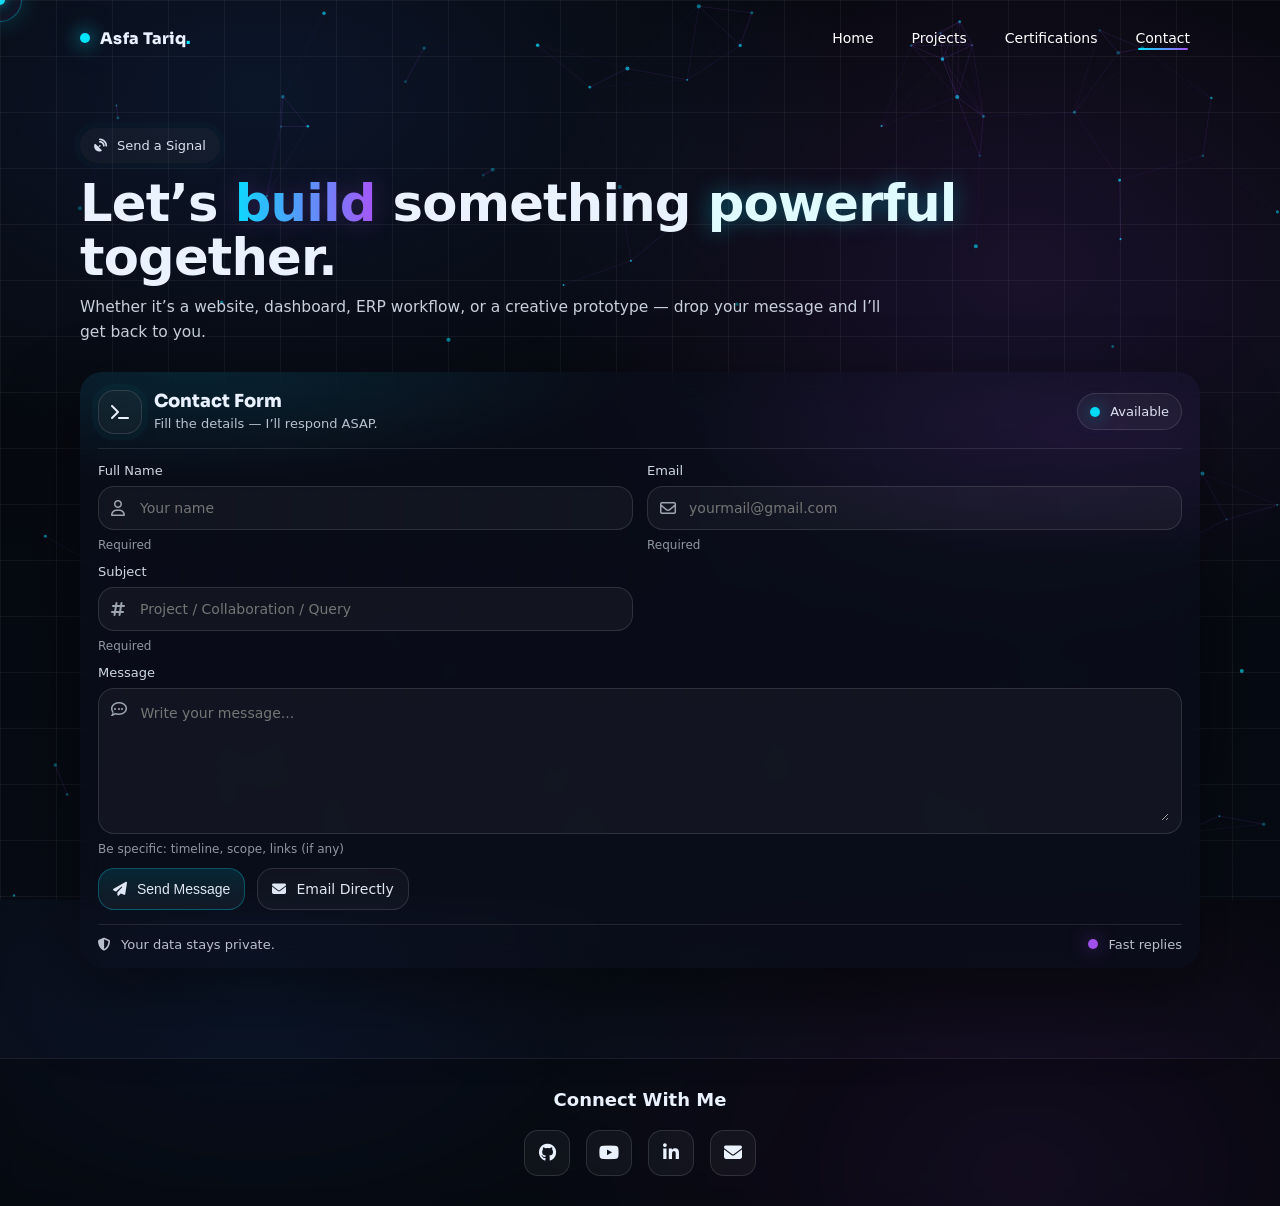
==== contact-us.html @ 26b243e0 "portfolio" ====
<!DOCTYPE html>
<html lang="en">
<head>
  <meta charset="UTF-8" />
  <meta name="viewport" content="width=device-width, initial-scale=1.0"/>
  <title>Asfa Tariq - Contact</title>
  <link rel="icon" type="image/png" href="images/icon.png"/>
  <link rel="stylesheet" href="contact-us.css"/>
  <link rel="stylesheet" href="https://cdn.jsdelivr.net/npm/aos@2.3.4/dist/aos.css"/>
  <link rel="stylesheet" href="https://cdnjs.cloudflare.com/ajax/libs/font-awesome/6.5.0/css/all.min.css">
  <link rel="preconnect" href="https://fonts.googleapis.com">
  <link rel="preconnect" href="https://fonts.gstatic.com" crossorigin>
  <link href="https://fonts.googleapis.com/css2?family=Sora:wght@500;600;700;800&display=swap" rel="stylesheet">
</head>

<body>

  <canvas id="particles" aria-hidden="true"></canvas>
  <div class="grid-overlay" aria-hidden="true"></div>

  <!-- Cursor -->
  <div class="cursor-core" id="cursorCore"></div>
  <div class="cursor-ring" id="cursorRing"></div>

  <!-- NAV -->
  <nav class="nav">
    <a class="logo" href="index.html">
      <span class="logo-dot"></span>
      <span class="logo-text">
        Asfa Tariq<span class="logo-accent">.</span>
      </span>
    </a>

    <div class="nav-links">
      <a href="index.html">Home</a>
      <a href="index.html#projects">Projects</a>
      <a href="index.html#certifications">Certifications</a>
      <a href="contact-us.html" class="active">Contact</a>
    </div>

    <button class="menu" id="menuBtn" aria-label="Open menu">
      <span></span><span></span><span></span>
    </button>

    <div class="drawer" id="drawer" aria-label="Mobile menu">
      <a href="index.html">Home</a>
      <a href="index.html#projects">Projects</a>
      <a href="index.html#certifications">Certifications</a>
      <a href="contact-us.html">Contact</a>
    </div>
  </nav>

  <!-- MAIN -->
  <main class="page">
    <section class="container">

      <div class="hero-top" data-aos="fade-up">
        <span class="chip">
          <i class="fa-solid fa-satellite-dish"></i>
          Send a Signal
        </span>

        <h1 class="hero-title">
          Let’s <span class="glow2">build</span> something
          <span class="glow">powerful</span> together.
        </h1>

        <p class="hero-subtitle">
          Whether it’s a website, dashboard, ERP workflow, or a creative prototype —
          drop your message and I’ll get back to you.
        </p>
      </div>

      <!-- FORM PANEL -->
      <div class="panel glass" data-aos="fade-up" data-aos-delay="120">

        <div class="panel-head">
          <div class="panel-title">
            <span class="panel-icon">
              <i class="fa-solid fa-terminal"></i>
            </span>
            <div>
              <h2>Contact Form</h2>
              <p>Fill the details — I’ll respond ASAP.</p>
            </div>
          </div>

          <div class="status-dot" title="Online">
            <span class="dot"></span>
            <span class="status-text">Available</span>
          </div>
        </div>

        <form id="contactForm"
              class="form"
              action="https://api.web3forms.com/submit"
              method="POST">

          <input type="hidden" name="access_key"
                 value="c166e54d-8896-4c19-a0ea-8d1aed5e1fdd">
          <input type="hidden" name="subject"
                 value="New Message from Asfa Tariq Portfolio">
          <input type="hidden" name="from_name"
                 value="Asfa Tariq Portfolio">

          <div class="row">
            <label class="field">
              <span class="label">Full Name</span>
              <div class="input-wrap">
                <i class="fa-regular fa-user"></i>
                <input type="text" name="name"
                       placeholder="Your name" required />
              </div>
              <small class="hint">Required</small>
            </label>

            <label class="field">
              <span class="label">Email</span>
              <div class="input-wrap">
                <i class="fa-regular fa-envelope"></i>
                <input type="email" name="email"
                       placeholder="yourmail@gmail.com" required />
              </div>
              <small class="hint">Required</small>
            </label>
          </div>

          <div class="row">
            <label class="field">
              <span class="label">Subject</span>
              <div class="input-wrap">
                <i class="fa-solid fa-hashtag"></i>
                <input type="text" name="subject"
                       placeholder="Project / Collaboration / Query" required />
              </div>
              <small class="hint">Required</small>
            </label>
          </div>

          <label class="field">
            <span class="label">Message</span>
            <div class="input-wrap textarea">
              <i class="fa-regular fa-comment-dots"></i>
              <textarea name="message" rows="5"
                        placeholder="Write your message..." required></textarea>
            </div>
            <small class="hint">
              Be specific: timeline, scope, links (if any)
            </small>
          </label>

          <div class="actions">
            <button type="submit" class="btn primary magnetic">
              <span class="btn-glow"></span>
              <i class="fa-solid fa-paper-plane"></i>
              Send Message
            </button>

            <a class="btn ghost magnetic"
               href="mailto:asfatariq123@gmail.com">
              <span class="btn-glow"></span>
              <i class="fa-solid fa-envelope"></i>
              Email Directly
            </a>
          </div>

          <div class="form-foot">
            <div class="secure">
              <i class="fa-solid fa-shield-halved"></i>
              <span>Your data stays private.</span>
            </div>
            <div class="mini">
              <span class="pulse"></span>
              <span>Fast replies</span>
            </div>
          </div>

        </form>
      </div>

    </section>

    <!-- SUCCESS POPUP -->
    <div class="popup-overlay" id="popupOverlay">
      <div class="popup-box">
        <div class="popup-icon">
          <i class="fa-solid fa-circle-check"></i>
        </div>

        <h3>Message Sent Successfully</h3>
        <p>Thank you for contacting me. I’ll get back to you soon.</p>

        <button class="popup-btn" id="popupClose">
          <i class="fa-solid fa-xmark"></i>
          Close
        </button>
      </div>
    </div>

  </main>

  <!-- FOOTER -->
  <footer class="footer">
    <div class="container footer-inner">
      <div class="footer-heading">
        <h3>Connect With Me</h3>
      </div>

      <div class="footer-social">
        <a href="https://github.com/ASFA-TARIQ" target="_blank" class="social-link">
          <i class="fab fa-github"></i>
        </a>
        <a href="https://www.youtube.com/@asfatariq3099" target="_blank" class="social-link">
          <i class="fab fa-youtube"></i>
        </a>
        <a href="https://www.linkedin.com/in/asfa-tariq/" target="_blank" class="social-link">
          <i class="fab fa-linkedin-in"></i>
        </a>
        <a href="mailto:asfatariq123@gmail.com" class="social-link">
          <i class="fas fa-envelope"></i>
        </a>
      </div>
    </div>
  </footer>

  <script src="script.js"></script>
  <script src="https://cdn.jsdelivr.net/npm/aos@2.3.4/dist/aos.js"></script>

  <script>
    AOS.init({ duration: 800, once: true });

    const form = document.querySelector(".form");
    const popup = document.getElementById("popupOverlay");
    const popupClose = document.getElementById("popupClose");

    form.addEventListener("submit", async function(e) {
      e.preventDefault();

      const formData = new FormData(form);
      const object = Object.fromEntries(formData);
      const json = JSON.stringify(object);

      const response = await fetch("https://api.web3forms.com/submit", {
        method: "POST",
        headers: {
          "Content-Type": "application/json",
          "Accept": "application/json"
        },
        body: json
      });

      const result = await response.json();

      if (result.success) {
        popup.classList.add("active");
        form.reset();
      } else {
        alert("Something went wrong!");
      }
    });

    popupClose.addEventListener("click", () => {
      popup.classList.remove("active");
    });
  </script>

</body>
</html>
---- contact-us.css ----
:root{
  --bg:#05070c;
  --bg2:#070b14;
  --text:#eaf2ff;
  --muted:#ffffff;
  --line:rgba(255,255,255,.08);
  --cyan:#00e5ff;
  --blue:#3b82f6;
  --violet:#a855f7;
  --glow: rgba(0, 229, 255, .25);
  --shadow: 0 30px 80px rgba(0,0,0,.45);
  --nav-h: 72px;
}

@media (max-width: 600px){
  :root{ --nav-h: 62px; }
}

input:-webkit-autofill,
input:-webkit-autofill:hover,
input:-webkit-autofill:focus,
textarea:-webkit-autofill,
select:-webkit-autofill {
  -webkit-text-fill-color: #eaf2ff !important;
  caret-color: #eaf2ff;
  -webkit-box-shadow: 0 0 0px 1000px rgba(255, 255, 255, 0) inset !important;
  transition: background-color 5000s ease-in-out 0s;
}

input:-webkit-autofill:focus {
  border-color: rgba(0,229,255,.45);
}

*{ box-sizing:border-box; }
html,body{ height:100%; }
body{
  margin:0;
  font-family: ui-sans-serif, system-ui, -apple-system, Segoe UI, Roboto, Arial;
  background:
    radial-gradient(1000px 600px at 20% 10%, rgba(59,130,246,.12), transparent 60%),
    radial-gradient(900px 700px at 80% 30%, rgba(168,85,247,.12), transparent 55%),
    linear-gradient(180deg, var(--bg), var(--bg2));
  color:var(--text);
  overflow-x:hidden;
  cursor:none;
}

/* ===== Cursor ===== */
.cursor-core{
  position: fixed;
  left: 0; top: 0;
  width: 10px; height: 10px;
  border-radius: 999px;
  background: rgba(0,229,255,.95);
  box-shadow: 0 0 14px rgba(0,229,255,.85), 0 0 40px rgba(0,229,255,.35);
  pointer-events: none;
  transform: translate(-50%, -50%);
  z-index: 999999;
  mix-blend-mode: screen;
}
.cursor-ring{
  position: fixed;
  left: 0; top: 0;
  width: 44px; height: 44px;
  border-radius: 999px;
  border: 1px solid rgba(0,229,255,.35);
  box-shadow: 0 0 22px rgba(0,229,255,.18), inset 0 0 14px rgba(168,85,247,.12);
  background: radial-gradient(circle at 30% 30%, rgba(168,85,247,.10), transparent 60%);
  pointer-events: none;
  transform: translate(-50%, -50%);
  z-index: 999998;
  transition: width .18s ease, height .18s ease, border-color .18s ease;
  mix-blend-mode: screen;
  backdrop-filter: blur(2px);
}
.cursor-hover .cursor-core{
  background: rgba(168,85,247,.95);
  box-shadow: 0 0 16px rgba(168,85,247,.9), 0 0 44px rgba(168,85,247,.35);
}
.cursor-hover .cursor-ring{
  width: 64px; height: 64px;
  border-color: rgba(168,85,247,.55);
}
.cursor-click .cursor-ring{
  width: 76px; height: 76px;
  border-color: rgba(0,229,255,.75);
}
.cursor-spark{
  position: fixed;
  width: 6px; height: 6px;
  border-radius: 999px;
  pointer-events: none;
  z-index: 999997;
  background: rgba(0,229,255,.95);
  box-shadow: 0 0 14px rgba(0,229,255,.6);
  transform: translate(-50%, -50%);
  animation: sparkOut .55s ease-out forwards;
  mix-blend-mode: screen;
}
@keyframes sparkOut{
  0%   { opacity: 1; transform: translate(-50%,-50%) scale(1); }
  100% { opacity: 0; transform: translate(calc(-50% + var(--dx)), calc(-50% + var(--dy))) scale(.2); }
}
@media (hover: none), (pointer: coarse){
  body{ cursor:auto; }
  .cursor-core,.cursor-ring{ display:none !important; }
}

/* ===== Grid + particles ===== */
.grid-overlay{
  position: fixed;
  inset: 0;
  pointer-events:none;
  z-index:0;
  background:
    linear-gradient(var(--line) 1px, transparent 1px),
    linear-gradient(90deg, var(--line) 1px, transparent 1px);
  background-size: 56px 56px;
  opacity:.65;
}
#particles{
  position: fixed;
  inset: 0;
  width: 100vw;
  height: 100vh;
  z-index: -1;
  pointer-events:none;
  opacity:.9;
}

/* ===== Container ===== */
.container{
  max-width: none !important;
  width: 100%;
  margin: 0;
  padding-inline: 40px;
}
@media (max-width: 600px){
  .container{ padding-inline: 16px !important; }
}
@media (min-width: 768px){
  .container{ padding-inline: 36px; }
}
@media (min-width: 1100px){
  .container{ padding-inline: 80px; }
}

/* ===== NAV ===== */
.nav{
  position: fixed;
  top:0; left:0;
  width:100%;
  z-index: 99999;
  display:flex;
  align-items:center;
  justify-content:space-between;
  padding: 20px 80px;
  background: transparent;
  backdrop-filter:none;
  transition: transform .35s ease, background .3s ease, backdrop-filter .3s ease;
}
.nav.hide{ transform: translateY(-100%); }
.nav.scrolled{
  background: rgba(7,11,20,.85);
  backdrop-filter: blur(12px);
  -webkit-backdrop-filter: blur(12px);
}
@media (max-width: 600px){
  .nav{ padding: 12px 14px; }
}

.logo{
  display:flex;
  align-items:center;
  gap:10px;
  text-decoration:none;
  color:var(--text);
  user-select:none;
  font-family:"Sora", ui-sans-serif, system-ui;
  font-weight:800;
  letter-spacing:.3px;
  font-size:16px;
}
.logo-dot{
  width:10px;height:10px;border-radius:50%;
  background: var(--cyan);
  box-shadow: 0 0 18px var(--cyan), 0 0 40px rgba(0,229,255,.35);
  animation: dotPulse 2s ease-in-out infinite;
}
@keyframes dotPulse{
  0%,100%{ transform:scale(1); opacity:1; }
  50%{ transform:scale(1.25); opacity:.65; }
}
.logo-accent{ color: var(--cyan); }

.nav-links{
  display:flex;
  gap:18px;
  align-items:center;
}
.nav-links a{
  color:var(--muted);
  text-decoration:none;
  font-size:14px;
  padding:10px;
  border-radius:12px;
  transition:.25s ease;
  position:relative;
  overflow:hidden;
}
.nav-links a::after{
  content:"";
  position:absolute;
  left:12px; right:12px;
  bottom:6px;
  height:2px;
  background: linear-gradient(90deg, var(--cyan), var(--violet));
  transform: scaleX(0);
  transform-origin:left;
  transition: transform .28s ease;
  border-radius:999px;
}
.nav-links a:hover::after{ transform: scaleX(1); }
.nav-links a.active::after{ transform: scaleX(1); }

/* pill */
.pill{
  border: 1px solid rgba(255,255,255,.12);
  background: rgba(255,255,255,.04);
}
.pill:hover{
  border-color: rgba(0,229,255,.35);
  box-shadow: 0 0 0 6px rgba(0,229,255,.06);
}

.menu{
  display:none;
  width:46px;height:46px;
  border-radius:14px;
  border:1px solid rgba(255,255,255,.12);
  background: rgba(255,255,255,.04);
  transition:.25s ease;
  cursor:pointer;
}
.menu:hover{
  border-color: rgba(0,229,255,.3);
  box-shadow: 0 0 0 6px rgba(0,229,255,.06);
}
.menu span{
  display:block;
  width:18px;height:2px;
  background: rgba(255,255,255,.8);
  margin: 5px auto;
  border-radius:10px;
}
.drawer{
  display:none;
  position:absolute;
  top: 78px; right: 22px;
  width: 220px;
  border-radius: 18px;
  border:1px solid rgba(255,255,255,.12);
  background: rgba(10,14,26,.82);
  backdrop-filter: blur(10px);
  box-shadow: var(--shadow);
  padding: 10px;
}
.drawer a{
  display:block;
  padding:12px 12px;
  border-radius:14px;
  color: rgba(234,242,255,.9);
  text-decoration:none;
  font-size:14px;
}
.drawer a:hover{ background: rgba(255,255,255,.06); }

@media (max-width: 860px){
  .nav-links{ display:none; }
  .menu{ display:block; }
}

/* ===== Page spacing ===== */
.page{
  padding-top: calc(var(--nav-h) + 56px);
  padding-bottom: 40px;
  position: relative;
  z-index: 1;
}

/* ===== Contact hero ===== */
.hero-top{
  max-width: 980px;
  margin-bottom: 26px;
}
.chip{
  display:inline-flex;
  align-items:center;
  gap:10px;
  padding: 10px 14px;
  border-radius: 999px;
  background: rgba(255,255,255,.04);
  color: rgba(234,242,255,.92);
  font-size: 13px;
  box-shadow: 0 0 0 6px rgba(0,229,255,.02);
}
.hero-title{
  margin: 14px 0 10px;
  font-size: clamp(32px, 4vw, 56px);
  line-height: 1.05;
  letter-spacing: -0.8px;
}
.hero-subtitle{
  margin:0;
  color: rgba(234,242,255,.85);
  font-size: 15.5px;
  line-height: 1.65;
  max-width: 820px;
}
.glow{
  color:#dffbff;
  text-shadow: 0 0 22px rgba(0,229,255,.35);
}
.glow2{
  background: linear-gradient(90deg, var(--cyan), var(--violet));
  -webkit-background-clip:text;
  background-clip:text;
  color:transparent;
  text-shadow: 0 0 26px rgba(168,85,247,.25);
}

/* ===== Layout grid ===== */
.contact-grid{
  display:grid;
  grid-template-columns: 1.35fr .85fr;
  gap: 22px;
  align-items: start;
}
@media (max-width: 980px){
  .contact-grid{ grid-template-columns: 1fr; }
}

/* ===== Glass panels ===== */
.glass{
  background: rgba(12,16,30,.55);
  backdrop-filter: blur(14px);
  -webkit-backdrop-filter: blur(14px);
  box-shadow: var(--shadow);
  border-radius: 22px;
  position: relative;
  overflow:hidden;
}
.glass::before{
  content:"";
  position:absolute;
  inset:-2px;
  background:
    radial-gradient(800px 200px at 10% 0%, rgba(0,229,255,.10), transparent 55%),
    radial-gradient(700px 220px at 90% 10%, rgba(168,85,247,.10), transparent 60%);
  pointer-events:none;
}
.panel{
  padding: 18px 18px 16px;
}
.panel-head{
  display:flex;
  justify-content: space-between;
  gap: 14px;
  align-items: center;
  padding-bottom: 14px;
  border-bottom: 1px solid rgba(255,255,255,.10);
  position: relative;
  z-index: 1;
}
.panel-title{
  display:flex;
  align-items:flex-start;
  gap: 12px;
}
.panel-icon{
  width: 44px; height: 44px;
  display:grid;
  place-items:center;
  border-radius: 16px;
  border: 1px solid rgba(255,255,255,.12);
  background: rgba(255,255,255,.04);
  box-shadow: 0 0 0 6px rgba(0,229,255,.03);
}
.panel-title h2{
  margin:0;
  font-size: 18px;
  font-weight: 800;
  font-family:"Sora", ui-sans-serif;
}
.panel-title p{
  margin: 4px 0 0;
  color: rgba(234,242,255,.78);
  font-size: 13px;
}
.status-dot{
  display:flex;
  align-items:center;
  gap:10px;
  padding: 10px 12px;
  border-radius: 999px;
  border: 1px solid rgba(255,255,255,.12);
  background: rgba(255,255,255,.04);
  font-size: 13px;
  position: relative;
  z-index: 1;
}
.status-dot .dot{
  width: 10px; height: 10px;
  border-radius: 999px;
  background: rgba(0,229,255,.95);
  box-shadow: 0 0 18px rgba(0,229,255,.55);
  animation: ping 1.6s ease-in-out infinite;
}
@keyframes ping{
  0%,100%{ transform: scale(1); opacity: 1; }
  50%{ transform: scale(1.35); opacity: .55; }
}
.status-text{ color: rgba(234,242,255,.92); }

/* ===== Form ===== */
.form{ margin-top: 14px; position: relative; z-index: 1; }
.row{
  display:grid;
  grid-template-columns: 1fr 1fr;
  gap: 14px;
}
@media (max-width: 700px){
  .row{ grid-template-columns: 1fr; }
}
.field{
  display:block;
  margin-bottom: 12px;
}
.label{
  display:block;
  font-size: 13px;
  color: rgba(234,242,255,.88);
  margin-bottom: 8px;
}
.input-wrap{
  display:flex;
  align-items:center;
  gap: 10px;
  padding: 12px 12px;
  border-radius: 16px;
  border: 1px solid rgba(255,255,255,.12);
  background: rgba(255,255,255,.04);
  transition: .25s ease;
  position: relative;
}
.input-wrap i{
  width: 18px;
  color: rgba(234,242,255,.65);
}
.input-wrap input,
.input-wrap select,
.input-wrap textarea{
  width: 100%;
  border: none;
  outline: none;
  background: transparent;
  color: rgba(234,242,255,.95);
  font-size: 14px;
  font-family: inherit;
}
.input-wrap select{
  appearance:none;
  -webkit-appearance:none;
}
.input-wrap textarea{
  resize: vertical;
  min-height: 120px;
  line-height: 1.5;
}
.input-wrap.textarea{
  align-items:flex-start;
}
.input-wrap:focus-within{
  border-color: rgba(0,229,255,.45);
  box-shadow: 0 0 0 6px rgba(0,229,255,.06);
}
.hint{
  display:block;
  margin-top: 8px;
  font-size: 12px;
  color: rgba(234,242,255,.60);
}

.actions{
  display:flex;
  gap: 12px;
  flex-wrap: wrap;
  margin-top: 10px;
}
.btn{
  position: relative;
  display:inline-flex;
  align-items:center;
  justify-content:center;
  gap: 10px;
  padding: 12px 14px;
  border-radius: 16px;
  border: 1px solid rgba(255,255,255,.12);
  background: rgba(255,255,255,.04);
  color: rgba(234,242,255,.95);
  text-decoration:none;
  font-size: 14px;
  cursor:pointer;
  transition: .25s ease;
  overflow:hidden;
}
.btn .btn-glow{
  content:"";
  position:absolute;
  inset:-2px;
  background: radial-gradient(600px 120px at var(--mx,50%) var(--my,50%), rgba(0,229,255,.25), transparent 55%);
  opacity: .0;
  transition: opacity .25s ease;
  pointer-events:none;
}
.btn:hover .btn-glow{ opacity: 1; }
.btn:hover{
  border-color: rgba(0,229,255,.35);
  box-shadow: 0 0 0 6px rgba(0,229,255,.06);
  transform: translateY(-2px);
}
.btn.primary{
  border-color: rgba(0,229,255,.28);
  background: linear-gradient(180deg, rgba(0,229,255,.12), rgba(255,255,255,.04));
}
.btn.primary:hover{
  border-color: rgba(168,85,247,.45);
  box-shadow: 0 0 0 6px rgba(168,85,247,.06);
}
.btn.ghost{
  background: rgba(255,255,255,.03);
}

.form-foot{
  display:flex;
  justify-content: space-between;
  align-items:center;
  gap: 10px;
  margin-top: 14px;
  padding-top: 12px;
  border-top: 1px solid rgba(255,255,255,.10);
}
.secure{
  display:flex;
  gap:10px;
  align-items:center;
  font-size: 13px;
  color: rgba(234,242,255,.78);
}
.mini{
  display:flex;
  align-items:center;
  gap: 10px;
  font-size: 13px;
  color: rgba(234,242,255,.78);
}
.pulse{
  width: 10px; height: 10px;
  border-radius: 999px;
  background: rgba(168,85,247,.95);
  box-shadow: 0 0 18px rgba(168,85,247,.55);
  animation: ping 1.6s ease-in-out infinite;
}


/* ===== Footer ===== */
.footer{
  margin-top: 50px;
  padding: 30px 0;
  border-top: 1px solid rgba(255,255,255,.08);
  background: rgba(0,0,0,.25);
  backdrop-filter: blur(8px);
}
.footer-inner{
  display:flex;
  justify-content: space-between;
  flex-direction: column;
  text-align:center;
  flex-wrap: wrap;
}
.footer-heading h3{
  margin: 0 0 20px;
  font-size: 18px;
  font-weight: 700;
}
.footer-social{
  display:flex;
  gap: 16px;
  justify-content: center;
}
.social-link{
  width: 46px; height: 46px;
  border-radius: 14px;
  display:flex;
  align-items:center;
  justify-content:center;
  font-size: 18px;
  color: var(--text);
  text-decoration:none;
  border:1px solid rgba(255,255,255,.12);
  background: rgba(255,255,255,.04);
  transition: all .3s ease;
}
.social-link:hover{
  color: white;
  border-color: rgba(0,229,255,.5);
  box-shadow: 0 0 20px rgba(0,229,255,.25);
  transform: translateY(-4px);
}
.social-link:hover .fa-github{ color:#ffffff; }
.social-link:hover .fa-youtube{ color:#ff0000; }
.social-link:hover .fa-linkedin-in{ color:#0a66c2; }
.social-link:hover .fa-envelope{ color:#00e5ff; }

/* ===== FUTURISTIC POPUP ===== */
.popup-overlay{
  position: fixed;
  inset: 0;
  background: rgba(0,0,0,.65);
  backdrop-filter: blur(8px);
  display:flex;
  align-items:center;
  justify-content:center;
  z-index: 999999;
  opacity: 0;
  pointer-events: none;
  transition: .3s ease;
}

.popup-overlay.active{
  opacity: 1;
  pointer-events: auto;
}

.popup-box{
  width: 360px;
  padding: 28px 24px;
  border-radius: 22px;
  border: 1px solid rgba(255,255,255,.12);
  background: rgba(12,16,30,.75);
  backdrop-filter: blur(18px);
  text-align:center;
  box-shadow: 0 30px 80px rgba(0,0,0,.5);
  transform: translateY(30px);
  transition: .3s ease;
}

.popup-overlay.active .popup-box{
  transform: translateY(0);
}

.popup-icon{
  font-size: 48px;
  color: var(--cyan);
  margin-bottom: 14px;
  filter: drop-shadow(0 0 18px rgba(0,229,255,.4));
}

.popup-box h3{
  margin: 0 0 8px;
  font-family: "Sora";
}

.popup-box p{
  font-size: 14px;
  color: rgba(234,242,255,.75);
  margin-bottom: 20px;
}

.popup-btn{
  display:inline-flex;
  align-items:center;
  gap: 8px;
  padding: 10px 16px;
  border-radius: 14px;
  border: 1px solid rgba(0,229,255,.35);
  background: rgba(0,229,255,.08);
  color: white;
  cursor:pointer;
  transition:.25s ease;
}

.popup-btn:hover{
  box-shadow: 0 0 20px rgba(0,229,255,.3);
  transform: translateY(-2px);
}

/* ===== SMALL MOBILE (320px – 480px) ===== */
@media (max-width:480px){

  /* container spacing */
  .container{
    padding-inline:14px !important;
  }

  /* page spacing */
  .page{
    padding-top: calc(var(--nav-h) + 30px);
    padding-bottom: 30px;
  }

  /* hero text */
  .hero-title{
    font-size:28px;
    line-height:1.15;
  }

  .hero-subtitle{
    font-size:14px;
  }

  /* grid layout */
  .contact-grid{
    grid-template-columns:1fr;
    gap:16px;
  }

  /* glass panel padding */
  .panel{
    padding:16px 14px;
  }

  /* panel header stack */
  .panel-head{
    flex-direction:column;
    align-items:flex-start;
    gap:10px;
  }

  /* input fields */
  .input-wrap{
    padding:10px 10px;
  }

  .input-wrap textarea{
    min-height:100px;
  }

  /* buttons */
  .actions{
    flex-direction:column;
    width:100%;
  }

  .btn{
    width:100%;
    justify-content:center;
  }

  /* footer spacing */
  .footer{
    margin-top:30px;
    padding:24px 0;
  }

  /* popup fix */
  .popup-box{
    width:92%;
    padding:24px 18px;
  }

}
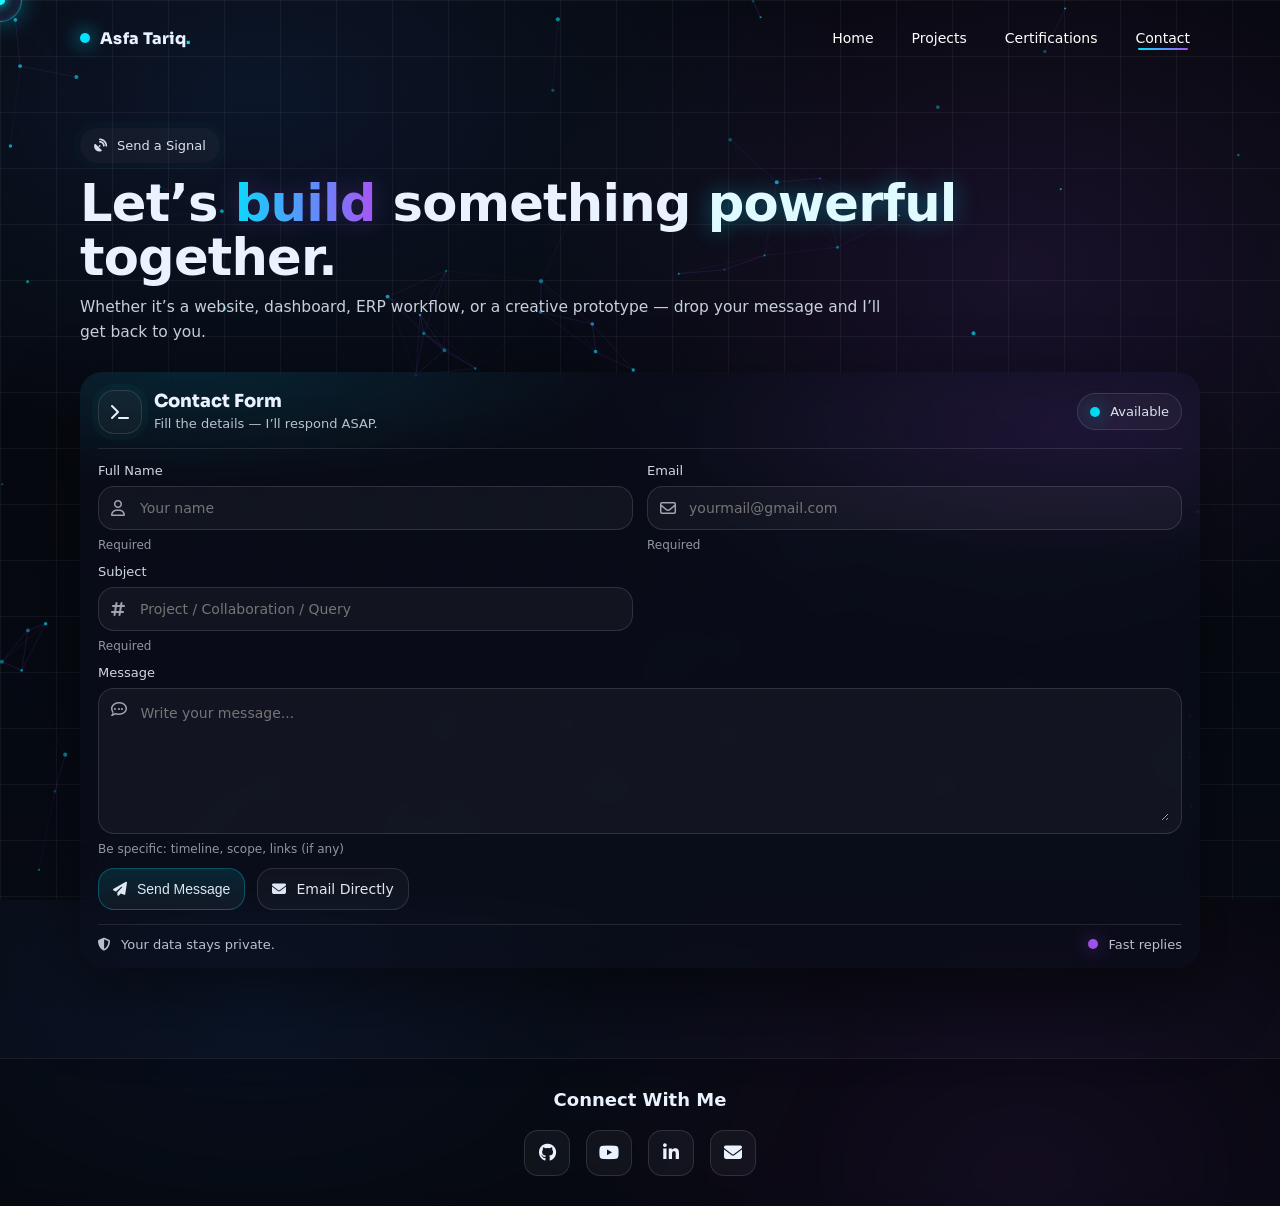
==== commit d9eb5794: "update" ====
--- a/contact-us.html
+++ b/contact-us.html
@@ -223,6 +223,13 @@
     </div>
   </footer>
 
+    <div class="cursor-core" id="cursorCore"></div>
+  <div class="cursor-ring" id="cursorRing"></div>
+
+  <a href="#" class="back-to-top" id="backToTop" aria-label="Back to top">
+    <i class="fas fa-arrow-up"></i>
+  </a>
+
   <script src="script.js"></script>
   <script src="https://cdn.jsdelivr.net/npm/aos@2.3.4/dist/aos.js"></script>
 
@@ -262,6 +269,24 @@
     popupClose.addEventListener("click", () => {
       popup.classList.remove("active");
     });
+
+      const backToTop = document.getElementById("backToTop");
+
+  window.addEventListener("scroll", () => {
+    if (window.scrollY > 300) {
+      backToTop.classList.add("show");
+    } else {
+      backToTop.classList.remove("show");
+    }
+  });
+
+  backToTop.addEventListener("click", function (e) {
+    e.preventDefault();
+    window.scrollTo({
+      top: 0,
+      behavior: "smooth"
+    });
+  });
   </script>
 
 </body>
--- a/contact-us.css
+++ b/contact-us.css
@@ -769,4 +769,42 @@
     padding:24px 18px;
   }
 
+}
+
+ .back-to-top {
+  position: fixed;
+  right: 24px;
+  bottom: 24px;
+  width: 50px;
+  height: 50px;
+  border-radius: 50%;
+  display: flex;
+  align-items: center;
+  justify-content: center;
+  background: rgba(10, 14, 35, 0.9);
+  color: #fff;
+  font-size: 18px;
+  text-decoration: none;
+  border: 1px solid rgba(255, 255, 255, 0.12);
+  box-shadow: 0 10px 30px rgba(0, 0, 0, 0.25);
+  backdrop-filter: blur(10px);
+  z-index: 999;
+  opacity: 0;
+  visibility: hidden;
+  transform: translateY(10px);
+  transition: all 0.3s ease;
+}
+
+.back-to-top:hover {
+  transform: translateY(0) scale(1.08);
+  background: #1b2a6b;
+}
+
+.back-to-top.show {
+  opacity: 1;
+  visibility: visible;
+}
+
+.back-to-top i {
+  pointer-events: none;
 }
